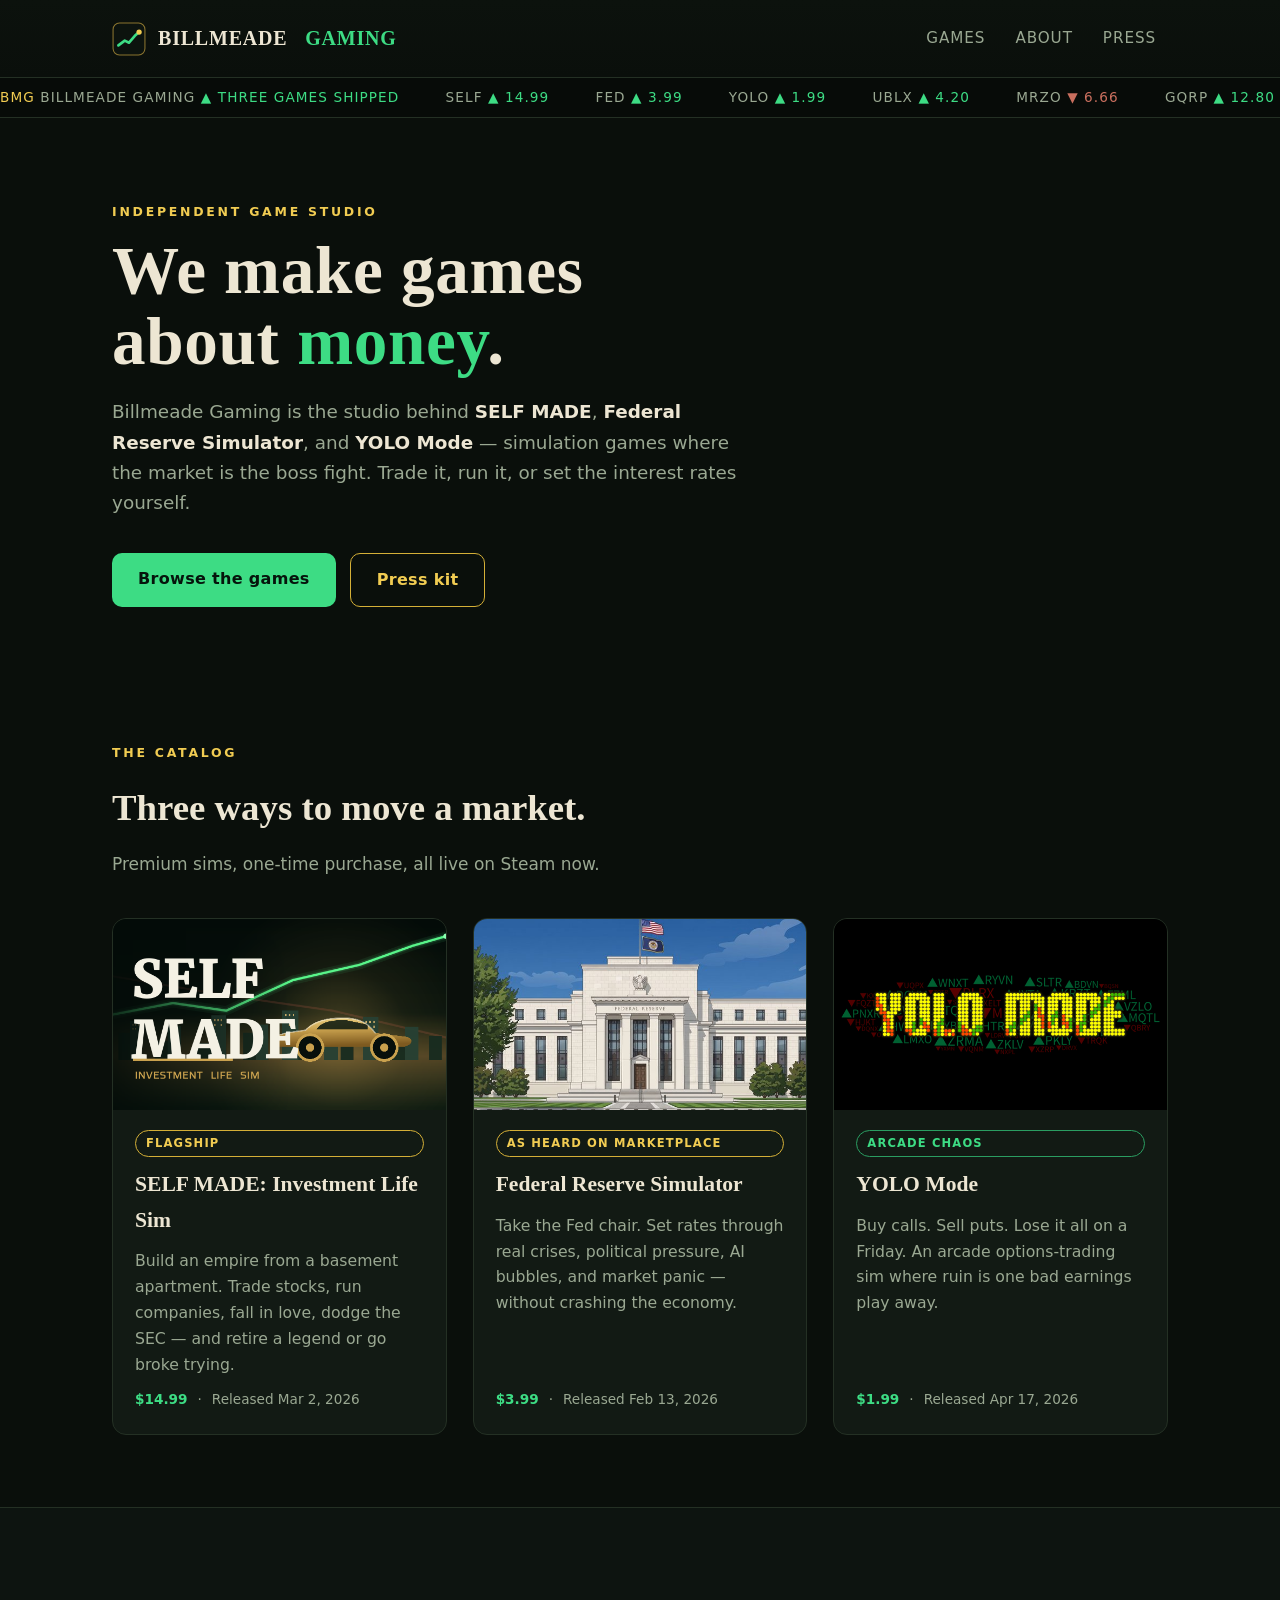
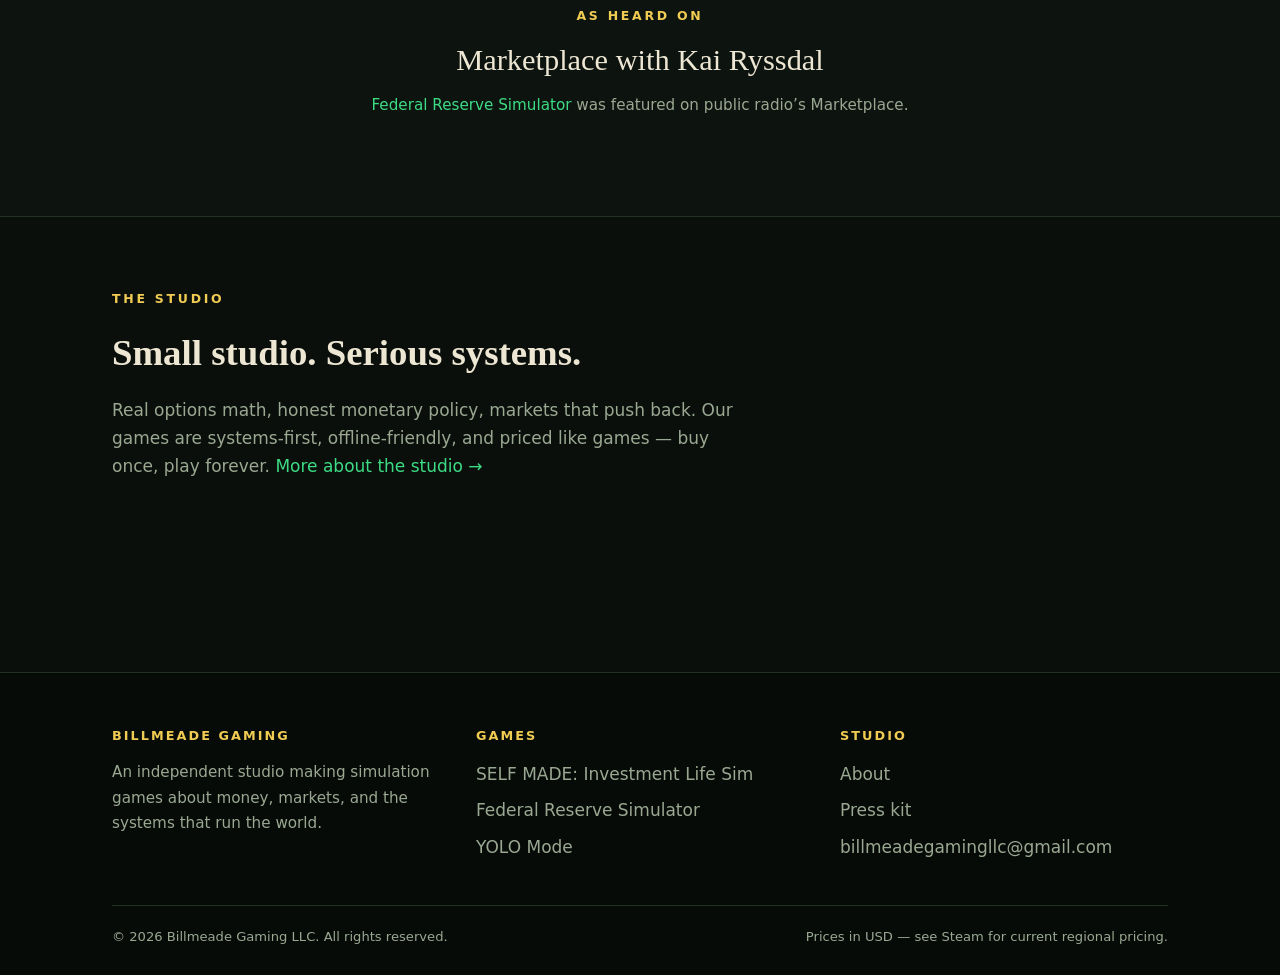
==== index.html @ c6cb040b "Billmeade Gaming studio site — initial build Static HTML/CSS, no build step. Home, three game pages," ====
<!doctype html>
<html lang="en">
<head>
  <meta charset="utf-8">
  <meta name="viewport" content="width=device-width, initial-scale=1">
  <title>Billmeade Gaming — Simulation games about money, markets &amp; mayhem</title>
  <meta name="description" content="Billmeade Gaming is the independent studio behind SELF MADE: Investment Life Sim, Federal Reserve Simulator, and YOLO Mode — premium simulation games about markets, monetary policy, and glorious financial ruin.">
  <link rel="canonical" href="https://billmeadegaming.com/">
  <link rel="icon" href="/favicon.svg" type="image/svg+xml">
  <link rel="icon" href="/favicon.ico" sizes="48x48">
  <link rel="apple-touch-icon" href="/apple-touch-icon.png">
  <meta name="theme-color" content="#0a0f0b">
  <meta property="og:type" content="website">
  <meta property="og:site_name" content="Billmeade Gaming">
  <meta property="og:title" content="Billmeade Gaming — Simulation games about money, markets &amp; mayhem">
  <meta property="og:description" content="Independent studio behind SELF MADE, Federal Reserve Simulator, and YOLO Mode.">
  <meta property="og:image" content="https://billmeadegaming.com/assets/img/brand/og-home.png">
  <meta property="og:url" content="https://billmeadegaming.com/">
  <meta name="twitter:card" content="summary_large_image">
  <link rel="stylesheet" href="/assets/css/site.css">
  <script type="application/ld+json">
  {
    "@context": "https://schema.org",
    "@type": "Organization",
    "name": "Billmeade Gaming LLC",
    "url": "https://billmeadegaming.com/",
    "logo": "https://billmeadegaming.com/assets/img/brand/icon-512.png",
    "email": "billmeadegamingllc@gmail.com",
    "description": "Independent game studio making simulation games about money, markets, and economic systems."
  }
  </script>
</head>
<body>

<header class="site-head">
  <div class="wrap">
    <a class="brand" href="/">
      <svg class="mark" viewBox="0 0 64 64" aria-hidden="true"><rect x="2" y="2" width="60" height="60" rx="12" fill="#0c130e" stroke="#8a742f" stroke-width="2"/><polyline points="12,44 24,35 32,39 43,26 51,19" fill="none" stroke="#3ddc84" stroke-width="5" stroke-linecap="round" stroke-linejoin="round"/><circle cx="51" cy="19" r="5" fill="#f1cc52"/></svg>
      BILLMEADE&nbsp;<span class="accent">GAMING</span>
    </a>
    <nav class="site-nav" aria-label="Main">
      <a href="/games/">Games</a>
      <a href="/about/">About</a>
      <a href="/press/">Press</a>
    </nav>
  </div>
</header>

<div class="ticker" aria-hidden="true">
  <div class="ticker-track">
    <span><span class="gold">BMG</span> BILLMEADE GAMING <span class="up">▲ THREE GAMES SHIPPED</span></span>
    <span>SELF <span class="up">▲ 14.99</span></span>
    <span>FED <span class="up">▲ 3.99</span></span>
    <span>YOLO <span class="up">▲ 1.99</span></span>
    <span>UBLX <span class="up">▲ 4.20</span></span>
    <span>MRZO <span class="down">▼ 6.66</span></span>
    <span>GQRP <span class="up">▲ 12.80</span></span>
    <span>PNXR <span class="down">▼ 0.99</span></span>
    <span>MQTL <span class="up">▲ 7.31</span></span>
    <span>SLTR <span class="up">▲ 2.05</span></span>
    <span>KRZT <span class="down">▼ 1.44</span></span>
    <span>VZLO <span class="up">▲ 9.10</span></span>
    <span><span class="gold">BMG</span> BILLMEADE GAMING <span class="up">▲ THREE GAMES SHIPPED</span></span>
    <span>SELF <span class="up">▲ 14.99</span></span>
    <span>FED <span class="up">▲ 3.99</span></span>
    <span>YOLO <span class="up">▲ 1.99</span></span>
    <span>UBLX <span class="up">▲ 4.20</span></span>
    <span>MRZO <span class="down">▼ 6.66</span></span>
    <span>GQRP <span class="up">▲ 12.80</span></span>
    <span>PNXR <span class="down">▼ 0.99</span></span>
    <span>MQTL <span class="up">▲ 7.31</span></span>
    <span>SLTR <span class="up">▲ 2.05</span></span>
    <span>KRZT <span class="down">▼ 1.44</span></span>
    <span>VZLO <span class="up">▲ 9.10</span></span>
  </div>
</div>

<main>
  <section class="hero">
    <div class="wrap">
      <p class="eyebrow">Independent game studio</p>
      <h1>We make games<br>about <em>money</em>.</h1>
      <p class="lede">Billmeade Gaming is the studio behind <strong>SELF MADE</strong>, <strong>Federal Reserve Simulator</strong>, and <strong>YOLO&nbsp;Mode</strong> — simulation games where the market is the boss fight. Trade it, run it, or set the interest rates yourself.</p>
      <div class="btn-row">
        <a class="btn btn-primary" href="#games">Browse the games</a>
        <a class="btn btn-ghost" href="/press/">Press kit</a>
      </div>
    </div>
  </section>

  <section class="section" id="games">
    <div class="wrap">
      <p class="eyebrow">The catalog</p>
      <h2>Three ways to move a market.</h2>
      <p class="sub">Premium sims, one-time purchase, all live on Steam now.</p>
      <div class="games-grid">

        <a class="game-card" href="/games/self-made/">
          <img src="/assets/img/self-made/capsule-616x353.png" alt="SELF MADE: Investment Life Sim key art — a gold car in front of a rising stock chart" loading="lazy">
          <div class="body">
            <span class="badge">Flagship</span>
            <h3>SELF MADE: Investment Life Sim</h3>
            <p>Build an empire from a basement apartment. Trade stocks, run companies, fall in love, dodge the SEC — and retire a legend or go broke trying.</p>
            <div class="meta"><span class="price">$14.99</span><span>·</span><span>Released Mar 2, 2026</span></div>
          </div>
        </a>

        <a class="game-card" href="/games/federal-reserve-simulator/">
          <img src="/assets/img/federal-reserve-simulator/capsule-616x353.jpg" alt="Federal Reserve Simulator key art — the Federal Reserve building" loading="lazy">
          <div class="body">
            <span class="badge">As heard on Marketplace</span>
            <h3>Federal Reserve Simulator</h3>
            <p>Take the Fed chair. Set rates through real crises, political pressure, AI bubbles, and market panic — without crashing the economy.</p>
            <div class="meta"><span class="price">$3.99</span><span>·</span><span>Released Feb 13, 2026</span></div>
          </div>
        </a>

        <a class="game-card" href="/games/yolo-mode/">
          <img src="/assets/img/yolo-mode/capsule-616x353.png" alt="YOLO Mode key art — the title in stock-ticker LED lights" loading="lazy">
          <div class="body">
            <span class="badge green">Arcade chaos</span>
            <h3>YOLO Mode</h3>
            <p>Buy calls. Sell puts. Lose it all on a Friday. An arcade options-trading sim where ruin is one bad earnings play away.</p>
            <div class="meta"><span class="price">$1.99</span><span>·</span><span>Released Apr 17, 2026</span></div>
          </div>
        </a>

      </div>
    </div>
  </section>

  <section class="section alt">
    <div class="wrap press-quote">
      <p class="eyebrow">As heard on</p>
      <p class="name">Marketplace with Kai Ryssdal</p>
      <p class="ctx"><a href="/games/federal-reserve-simulator/">Federal Reserve Simulator</a> was featured on public radio&rsquo;s Marketplace.</p>
    </div>
  </section>

  <section class="section">
    <div class="wrap">
      <p class="eyebrow">The studio</p>
      <h2>Small studio. Serious systems.</h2>
      <p class="sub">Real options math, honest monetary policy, markets that push back. Our games are systems-first, offline-friendly, and priced like games — buy once, play forever. <a href="/about/">More about the studio →</a></p>
    </div>
  </section>
</main>

<footer class="site-foot">
  <div class="wrap">
    <div class="cols">
      <div>
        <h4>Billmeade Gaming</h4>
        <p class="blurb">An independent studio making simulation games about money, markets, and the systems that run the world.</p>
      </div>
      <div>
        <h4>Games</h4>
        <ul>
          <li><a href="/games/self-made/">SELF MADE: Investment Life Sim</a></li>
          <li><a href="/games/federal-reserve-simulator/">Federal Reserve Simulator</a></li>
          <li><a href="/games/yolo-mode/">YOLO Mode</a></li>
        </ul>
      </div>
      <div>
        <h4>Studio</h4>
        <ul>
          <li><a href="/about/">About</a></li>
          <li><a href="/press/">Press kit</a></li>
          <li><a href="mailto:billmeadegamingllc@gmail.com">billmeadegamingllc@gmail.com</a></li>
        </ul>
      </div>
    </div>
    <div class="foot-bottom">
      <span>© 2026 Billmeade Gaming LLC. All rights reserved.</span>
      <span>Prices in USD — see Steam for current regional pricing.</span>
    </div>
  </div>
</footer>

</body>
</html>
---- assets/css/site.css ----
/* ==========================================================================
   Billmeade Gaming — site stylesheet
   Palette drawn from the game art: near-black green, market green, gold, cream
   ========================================================================== */

:root {
  --bg: #0a0f0b;
  --bg-2: #0d1410;
  --panel: #121a14;
  --panel-2: #16211a;
  --line: #243024;
  --ink: #ede6d3;
  --muted: #9aa892;
  --green: #3ddc84;
  --green-soft: #2a9d61;
  --gold: #d4af37;
  --gold-bright: #f1cc52;
  --red: #c96f5e;
  --serif: Georgia, 'Times New Roman', Times, serif;
  --sans: system-ui, -apple-system, "Segoe UI", Roboto, Helvetica, Arial, sans-serif;
  --maxw: 1100px;
  --radius: 14px;
}

* { box-sizing: border-box; }

html { scroll-behavior: smooth; }

body {
  margin: 0;
  background: var(--bg);
  color: var(--ink);
  font-family: var(--sans);
  font-size: 17px;
  line-height: 1.65;
  -webkit-font-smoothing: antialiased;
}

img { max-width: 100%; height: auto; display: block; }

a { color: var(--green); text-decoration: none; }
a:hover { color: var(--gold-bright); }
a:focus-visible, button:focus-visible {
  outline: 2px solid var(--gold-bright);
  outline-offset: 3px;
  border-radius: 4px;
}

.wrap { max-width: var(--maxw); margin: 0 auto; padding: 0 22px; }

/* --------------------------------------------------------------- header */
.site-head {
  border-bottom: 1px solid var(--line);
  background: linear-gradient(180deg, #0c120d, var(--bg));
}
.site-head .wrap {
  display: flex; align-items: center; justify-content: space-between;
  gap: 18px; flex-wrap: wrap; padding-top: 18px; padding-bottom: 18px;
}
.brand {
  display: flex; align-items: center; gap: 12px;
  color: var(--ink); font-family: var(--serif); font-weight: 700;
  font-size: 1.25rem; letter-spacing: 0.04em;
}
.brand:hover { color: var(--ink); }
.brand .mark { width: 34px; height: 34px; flex: none; }
.brand .accent { color: var(--green); }
.site-nav { display: flex; gap: 6px; flex-wrap: wrap; }
.site-nav a {
  color: var(--muted); font-size: 0.95rem; letter-spacing: 0.06em;
  text-transform: uppercase; padding: 8px 12px; border-radius: 8px;
}
.site-nav a:hover { color: var(--ink); background: var(--panel); }
.site-nav a[aria-current="page"] { color: var(--gold-bright); }

/* --------------------------------------------------------------- ticker */
.ticker {
  border-bottom: 1px solid var(--line);
  background: #070b08;
  overflow: hidden;
  white-space: nowrap;
  font-variant-numeric: tabular-nums;
  font-size: 0.85rem;
  letter-spacing: 0.08em;
  padding: 8px 0;
  color: var(--muted);
}
.ticker-track { display: inline-block; animation: ticker 55s linear infinite; }
.ticker-track > span { margin-right: 3em; }
.up { color: var(--green); }
.down { color: var(--red); }
.gold { color: var(--gold-bright); }
@keyframes ticker {
  from { transform: translateX(0); }
  to   { transform: translateX(-50%); }
}
@media (prefers-reduced-motion: reduce) {
  .ticker-track { animation: none; }
  html { scroll-behavior: auto; }
  .game-card, .btn { transition: none !important; }
}

/* ----------------------------------------------------------------- hero */
.hero { padding: 84px 0 64px; position: relative; }
.hero h1 {
  font-family: var(--serif); font-size: clamp(2.4rem, 6vw, 4.2rem);
  line-height: 1.05; margin: 0 0 20px; letter-spacing: 0.01em;
}
.hero h1 em { font-style: normal; color: var(--green); }
.hero .lede { max-width: 640px; color: var(--muted); font-size: 1.15rem; margin: 0 0 34px; }
.hero .lede strong { color: var(--ink); font-weight: 600; }

.eyebrow {
  color: var(--gold-bright); text-transform: uppercase; letter-spacing: 0.22em;
  font-size: 0.78rem; font-weight: 700; margin: 0 0 14px;
}

/* -------------------------------------------------------------- buttons */
.btn {
  display: inline-block; padding: 13px 26px; border-radius: 10px;
  font-weight: 700; font-size: 1rem; letter-spacing: 0.02em;
  transition: transform 0.15s ease, box-shadow 0.15s ease;
}
.btn-primary { background: var(--green); color: #06140c; }
.btn-primary:hover {
  color: #06140c; transform: translateY(-2px);
  box-shadow: 0 6px 24px rgba(61, 220, 132, 0.25);
}
.btn-ghost { border: 1px solid var(--gold); color: var(--gold-bright); }
.btn-ghost:hover { border-color: var(--gold-bright); transform: translateY(-2px); }
.btn-row { display: flex; gap: 14px; flex-wrap: wrap; }

/* ------------------------------------------------------------- sections */
.section { padding: 72px 0; }
.section.alt { background: var(--bg-2); border-block: 1px solid var(--line); }
.section h2 {
  font-family: var(--serif); font-size: clamp(1.7rem, 3.5vw, 2.3rem);
  margin: 0 0 12px;
}
.section .sub { color: var(--muted); max-width: 640px; margin: 0 0 40px; }

/* ------------------------------------------------------------ game grid */
.games-grid {
  display: grid; gap: 26px;
  grid-template-columns: repeat(auto-fit, minmax(290px, 1fr));
}
.game-card {
  display: flex; flex-direction: column;
  background: var(--panel); border: 1px solid var(--line);
  border-radius: var(--radius); overflow: hidden; color: var(--ink);
  transition: transform 0.18s ease, border-color 0.18s ease, box-shadow 0.18s ease;
}
.game-card:hover {
  transform: translateY(-5px); border-color: var(--green-soft);
  box-shadow: 0 14px 40px rgba(0, 0, 0, 0.45); color: var(--ink);
}
.game-card img { aspect-ratio: 616 / 353; object-fit: cover; width: 100%; }
.game-card .body { padding: 20px 22px 24px; display: flex; flex-direction: column; gap: 10px; flex: 1; }
.game-card h3 { font-family: var(--serif); font-size: 1.35rem; margin: 0; }
.game-card p { margin: 0; color: var(--muted); font-size: 0.98rem; flex: 1; }
.meta { display: flex; gap: 10px; flex-wrap: wrap; align-items: center; font-size: 0.85rem; color: var(--muted); }
.meta .price { color: var(--green); font-weight: 700; }
.badge {
  display: inline-block; padding: 3px 10px; border: 1px solid var(--gold);
  color: var(--gold-bright); border-radius: 999px; font-size: 0.72rem;
  letter-spacing: 0.1em; text-transform: uppercase; font-weight: 700;
}
.badge.green { border-color: var(--green-soft); color: var(--green); }

/* ------------------------------------------------------------ press bar */
.press-quote { text-align: center; padding: 26px 0; }
.press-quote .eyebrow { margin-bottom: 8px; }
.press-quote .name {
  font-family: var(--serif); font-size: clamp(1.4rem, 3vw, 1.9rem); margin: 0;
}
.press-quote .ctx { color: var(--muted); margin: 8px 0 0; font-size: 0.95rem; }

/* ------------------------------------------------------------ game page */
.game-hero { padding: 64px 0 24px; }
.game-hero .grid {
  display: grid; gap: 44px; align-items: start;
  grid-template-columns: minmax(0, 1.15fr) minmax(0, 0.85fr);
}
@media (max-width: 820px) { .game-hero .grid { grid-template-columns: 1fr; } }
.game-hero h1 { font-family: var(--serif); font-size: clamp(2rem, 5vw, 3rem); line-height: 1.08; margin: 0 0 16px; }
.game-hero .tagline { color: var(--muted); font-size: 1.12rem; margin: 0 0 28px; max-width: 560px; }
.game-hero .art { border: 1px solid var(--line); border-radius: var(--radius); overflow: hidden; }

.facts {
  margin: 34px 0 0; padding: 0; list-style: none;
  display: grid; grid-template-columns: repeat(2, 1fr);
  gap: 1px; background: var(--line); border: 1px solid var(--line);
  border-radius: 12px; overflow: hidden; font-size: 0.92rem;
}
@media (min-width: 700px) { .facts { grid-template-columns: repeat(4, 1fr); } }
.facts li { background: var(--panel); padding: 12px 16px; }
.facts .k { display: block; color: var(--muted); font-size: 0.72rem; text-transform: uppercase; letter-spacing: 0.14em; }
.facts .v { font-weight: 600; }
.facts .v a { color: var(--green); }

.features { list-style: none; padding: 0; margin: 0; max-width: 760px; }
.features li { padding: 10px 0 10px 32px; position: relative; border-bottom: 1px solid var(--line); }
.features li:last-child { border-bottom: none; }
.features li::before { content: "▲"; position: absolute; left: 4px; color: var(--green); font-size: 0.8rem; top: 14px; }

.notice {
  border: 1px solid var(--line); border-left: 3px solid var(--gold);
  border-radius: 10px; padding: 16px 20px; color: var(--muted);
  font-size: 0.95rem; margin: 40px 0 0;
}
.notice a { color: var(--gold-bright); }

/* ---------------------------------------------------------------- prose */
.prose { max-width: 720px; }
.prose h1 { font-family: var(--serif); font-size: clamp(1.9rem, 4vw, 2.6rem); margin: 0 0 8px; }
.prose h2 { font-family: var(--serif); color: var(--gold-bright); font-size: 1.35rem; margin: 40px 0 10px; }
.prose p, .prose li { color: #c9c4b4; }
.prose .date { color: var(--muted); font-size: 0.9rem; }

/* ---------------------------------------------------------------- press */
.fact-table { width: 100%; border-collapse: collapse; font-size: 0.95rem; }
.fact-table th, .fact-table td { text-align: left; padding: 12px 14px; border-bottom: 1px solid var(--line); vertical-align: top; }
.fact-table th { color: var(--gold-bright); text-transform: uppercase; font-size: 0.75rem; letter-spacing: 0.12em; }
.table-scroll { overflow-x: auto; }
.asset-grid { display: grid; gap: 20px; grid-template-columns: repeat(auto-fill, minmax(220px, 1fr)); }
.asset-grid figure { margin: 0; background: var(--panel); border: 1px solid var(--line); border-radius: 10px; padding: 14px; }
.asset-grid figcaption { font-size: 0.82rem; color: var(--muted); margin-top: 10px; }
.asset-grid img { border-radius: 6px; background: #fff2; }

/* --------------------------------------------------------------- footer */
.site-foot { border-top: 1px solid var(--line); background: #070b08; margin-top: 80px; }
.site-foot .cols {
  display: grid; gap: 36px; grid-template-columns: repeat(auto-fit, minmax(220px, 1fr));
  padding: 52px 0 36px;
}
.site-foot h4 { font-size: 0.8rem; text-transform: uppercase; letter-spacing: 0.16em; color: var(--gold-bright); margin: 0 0 14px; }
.site-foot ul { list-style: none; margin: 0; padding: 0; }
.site-foot li { margin: 8px 0; }
.site-foot a { color: var(--muted); }
.site-foot a:hover { color: var(--ink); }
.site-foot .blurb { color: var(--muted); font-size: 0.95rem; margin: 0; }
.foot-bottom {
  border-top: 1px solid var(--line); padding: 20px 0 28px;
  font-size: 0.82rem; color: var(--muted);
  display: flex; gap: 16px; flex-wrap: wrap; justify-content: space-between;
}

/* ------------------------------------------------------------------ 404 */
.err { text-align: center; padding: 120px 0; }
.err .code { font-family: var(--serif); font-size: 6rem; color: var(--red); margin: 0; line-height: 1; }
.err p { color: var(--muted); }
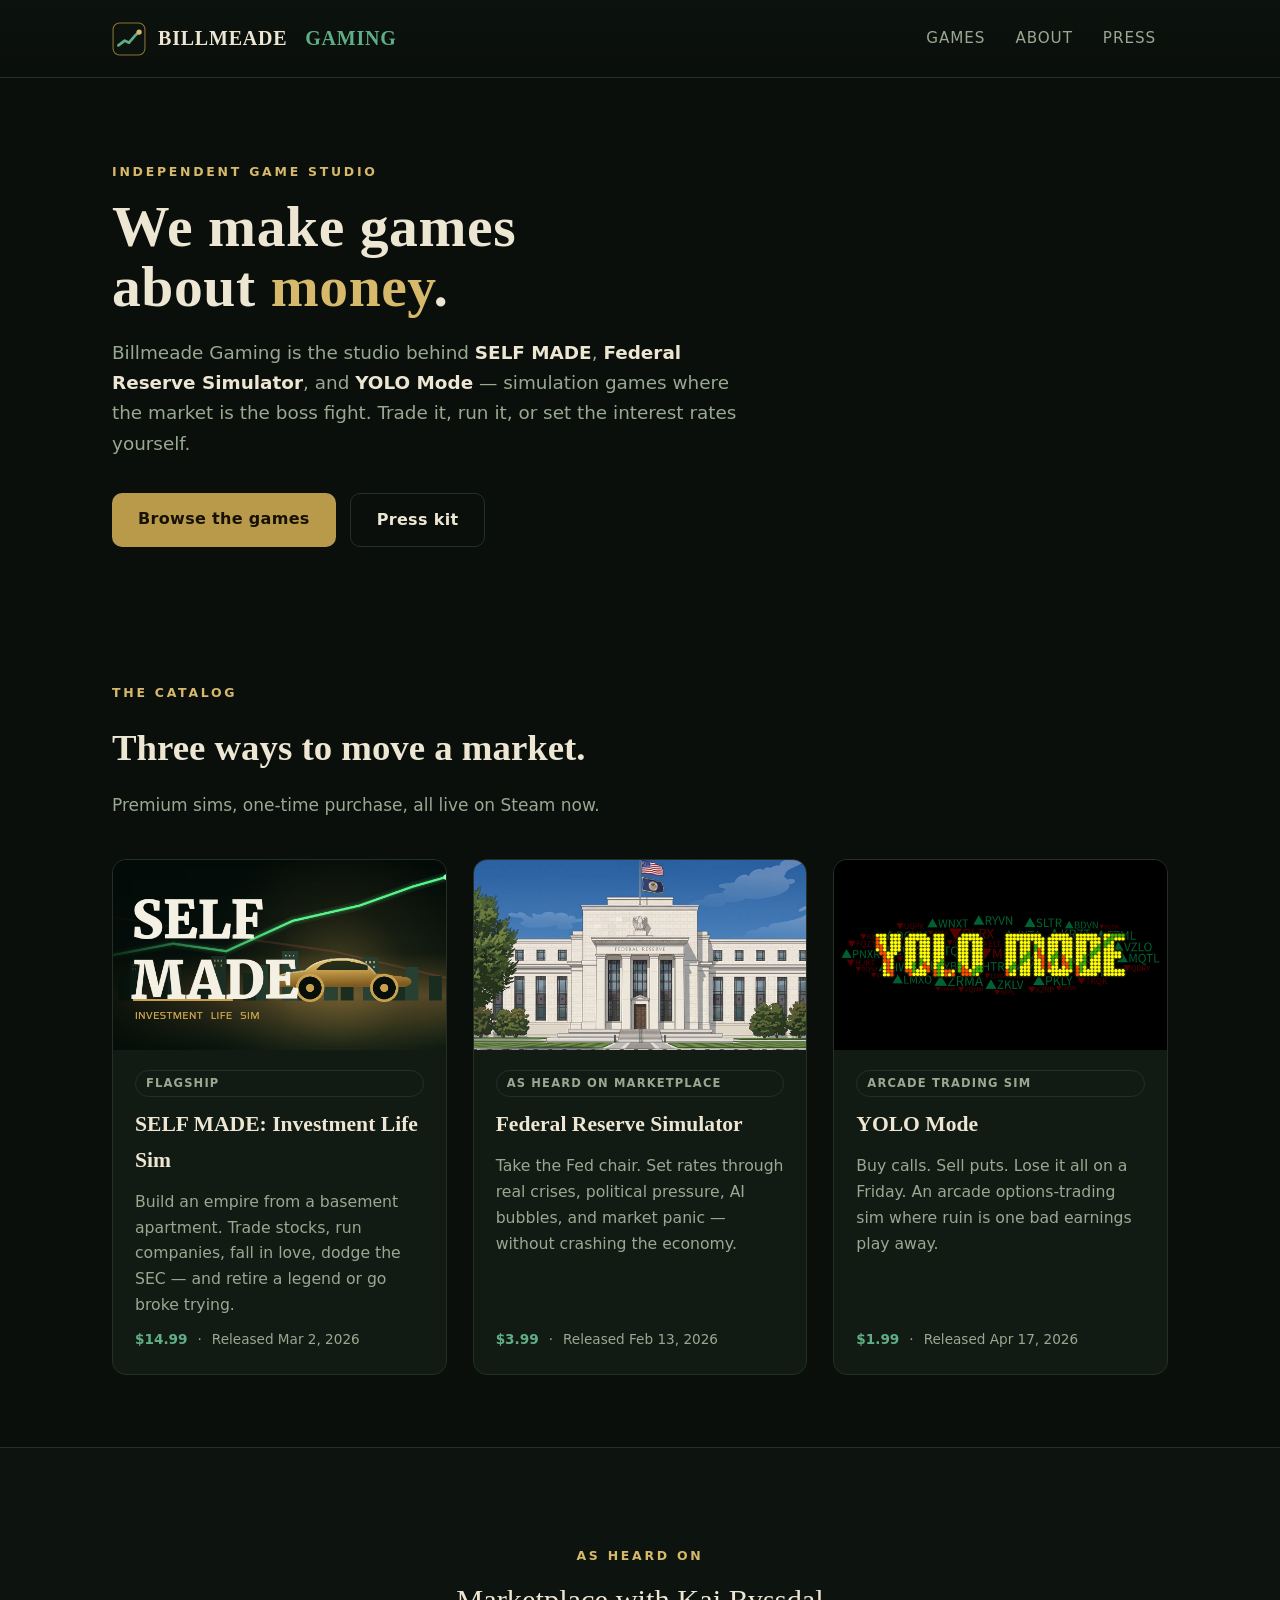
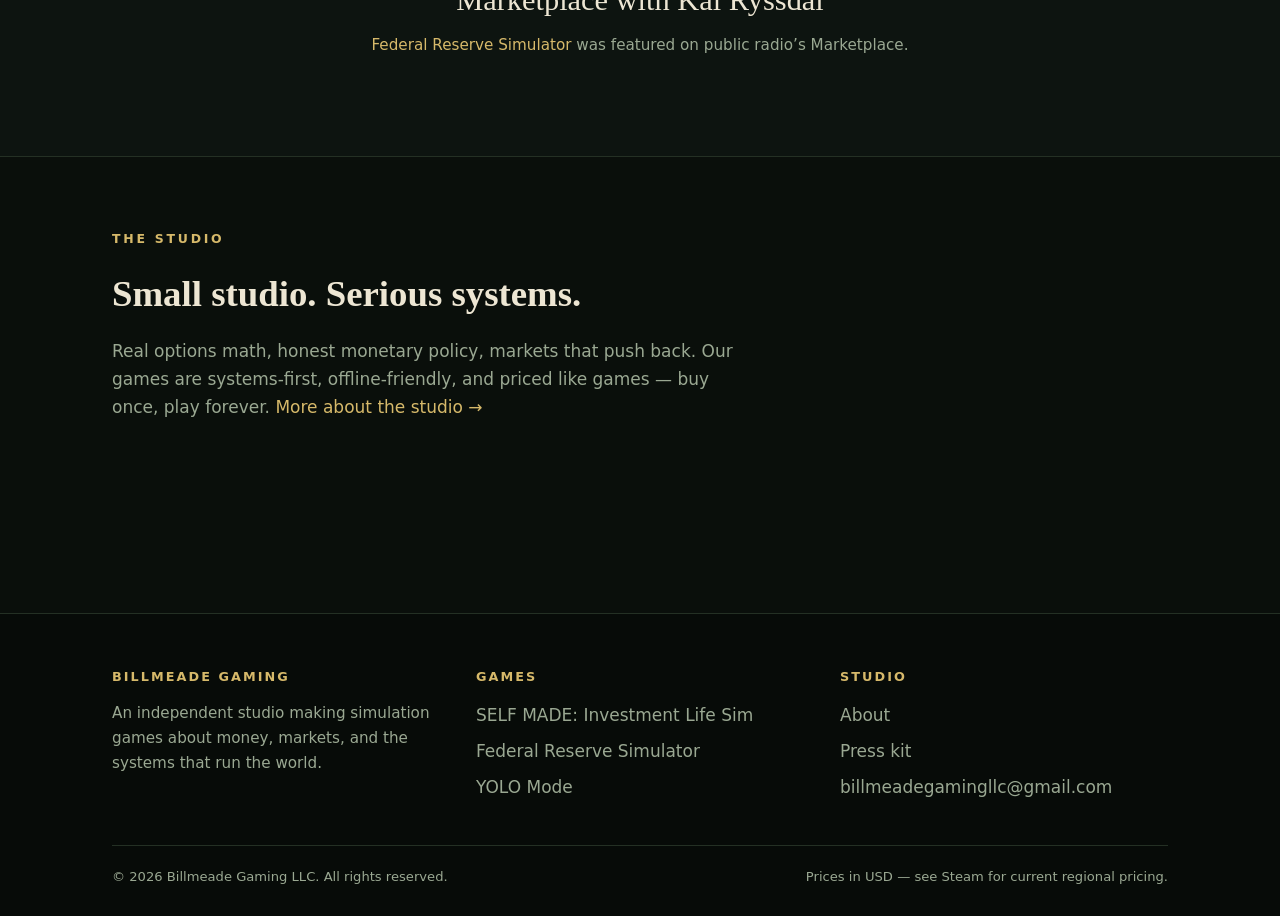
==== commit e71204e7: "Tone the design down: quieter, more institutional Remove the animated ticker bar, shift the accent f" ====
--- a/index.html
+++ b/index.html
@@ -35,7 +35,7 @@
 <header class="site-head">
   <div class="wrap">
     <a class="brand" href="/">
-      <svg class="mark" viewBox="0 0 64 64" aria-hidden="true"><rect x="2" y="2" width="60" height="60" rx="12" fill="#0c130e" stroke="#8a742f" stroke-width="2"/><polyline points="12,44 24,35 32,39 43,26 51,19" fill="none" stroke="#3ddc84" stroke-width="5" stroke-linecap="round" stroke-linejoin="round"/><circle cx="51" cy="19" r="5" fill="#f1cc52"/></svg>
+      <svg class="mark" viewBox="0 0 64 64" aria-hidden="true"><rect x="2" y="2" width="60" height="60" rx="12" fill="#0c130e" stroke="#8a742f" stroke-width="2"/><polyline points="12,44 24,35 32,39 43,26 51,19" fill="none" stroke="#5fae86" stroke-width="5" stroke-linecap="round" stroke-linejoin="round"/><circle cx="51" cy="19" r="5" fill="#d6b96a"/></svg>
       BILLMEADE&nbsp;<span class="accent">GAMING</span>
     </a>
     <nav class="site-nav" aria-label="Main">
@@ -45,35 +45,6 @@
     </nav>
   </div>
 </header>
-
-<div class="ticker" aria-hidden="true">
-  <div class="ticker-track">
-    <span><span class="gold">BMG</span> BILLMEADE GAMING <span class="up">▲ THREE GAMES SHIPPED</span></span>
-    <span>SELF <span class="up">▲ 14.99</span></span>
-    <span>FED <span class="up">▲ 3.99</span></span>
-    <span>YOLO <span class="up">▲ 1.99</span></span>
-    <span>UBLX <span class="up">▲ 4.20</span></span>
-    <span>MRZO <span class="down">▼ 6.66</span></span>
-    <span>GQRP <span class="up">▲ 12.80</span></span>
-    <span>PNXR <span class="down">▼ 0.99</span></span>
-    <span>MQTL <span class="up">▲ 7.31</span></span>
-    <span>SLTR <span class="up">▲ 2.05</span></span>
-    <span>KRZT <span class="down">▼ 1.44</span></span>
-    <span>VZLO <span class="up">▲ 9.10</span></span>
-    <span><span class="gold">BMG</span> BILLMEADE GAMING <span class="up">▲ THREE GAMES SHIPPED</span></span>
-    <span>SELF <span class="up">▲ 14.99</span></span>
-    <span>FED <span class="up">▲ 3.99</span></span>
-    <span>YOLO <span class="up">▲ 1.99</span></span>
-    <span>UBLX <span class="up">▲ 4.20</span></span>
-    <span>MRZO <span class="down">▼ 6.66</span></span>
-    <span>GQRP <span class="up">▲ 12.80</span></span>
-    <span>PNXR <span class="down">▼ 0.99</span></span>
-    <span>MQTL <span class="up">▲ 7.31</span></span>
-    <span>SLTR <span class="up">▲ 2.05</span></span>
-    <span>KRZT <span class="down">▼ 1.44</span></span>
-    <span>VZLO <span class="up">▲ 9.10</span></span>
-  </div>
-</div>
 
 <main>
   <section class="hero">
@@ -118,7 +89,7 @@
         <a class="game-card" href="/games/yolo-mode/">
           <img src="/assets/img/yolo-mode/capsule-616x353.png" alt="YOLO Mode key art — the title in stock-ticker LED lights" loading="lazy">
           <div class="body">
-            <span class="badge green">Arcade chaos</span>
+            <span class="badge">Arcade trading sim</span>
             <h3>YOLO Mode</h3>
             <p>Buy calls. Sell puts. Lose it all on a Friday. An arcade options-trading sim where ruin is one bad earnings play away.</p>
             <div class="meta"><span class="price">$1.99</span><span>·</span><span>Released Apr 17, 2026</span></div>
--- a/assets/css/site.css
+++ b/assets/css/site.css
@@ -11,10 +11,10 @@
   --line: #243024;
   --ink: #ede6d3;
   --muted: #9aa892;
-  --green: #3ddc84;
-  --green-soft: #2a9d61;
-  --gold: #d4af37;
-  --gold-bright: #f1cc52;
+  --green: #5fae86;
+  --green-soft: #3d7a5c;
+  --gold: #b99a4a;
+  --gold-bright: #d6b96a;
   --red: #c96f5e;
   --serif: Georgia, 'Times New Roman', Times, serif;
   --sans: system-ui, -apple-system, "Segoe UI", Roboto, Helvetica, Arial, sans-serif;
@@ -38,8 +38,8 @@
 
 img { max-width: 100%; height: auto; display: block; }
 
-a { color: var(--green); text-decoration: none; }
-a:hover { color: var(--gold-bright); }
+a { color: var(--gold-bright); text-decoration: none; }
+a:hover { color: var(--ink); }
 a:focus-visible, button:focus-visible {
   outline: 2px solid var(--gold-bright);
   outline-offset: 3px;
@@ -73,40 +73,13 @@
 .site-nav a:hover { color: var(--ink); background: var(--panel); }
 .site-nav a[aria-current="page"] { color: var(--gold-bright); }
 
-/* --------------------------------------------------------------- ticker */
-.ticker {
-  border-bottom: 1px solid var(--line);
-  background: #070b08;
-  overflow: hidden;
-  white-space: nowrap;
-  font-variant-numeric: tabular-nums;
-  font-size: 0.85rem;
-  letter-spacing: 0.08em;
-  padding: 8px 0;
-  color: var(--muted);
-}
-.ticker-track { display: inline-block; animation: ticker 55s linear infinite; }
-.ticker-track > span { margin-right: 3em; }
-.up { color: var(--green); }
-.down { color: var(--red); }
-.gold { color: var(--gold-bright); }
-@keyframes ticker {
-  from { transform: translateX(0); }
-  to   { transform: translateX(-50%); }
-}
-@media (prefers-reduced-motion: reduce) {
-  .ticker-track { animation: none; }
-  html { scroll-behavior: auto; }
-  .game-card, .btn { transition: none !important; }
-}
-
 /* ----------------------------------------------------------------- hero */
 .hero { padding: 84px 0 64px; position: relative; }
 .hero h1 {
-  font-family: var(--serif); font-size: clamp(2.4rem, 6vw, 4.2rem);
+  font-family: var(--serif); font-size: clamp(2.2rem, 5vw, 3.6rem);
   line-height: 1.05; margin: 0 0 20px; letter-spacing: 0.01em;
 }
-.hero h1 em { font-style: normal; color: var(--green); }
+.hero h1 em { font-style: normal; color: var(--gold-bright); }
 .hero .lede { max-width: 640px; color: var(--muted); font-size: 1.15rem; margin: 0 0 34px; }
 .hero .lede strong { color: var(--ink); font-weight: 600; }
 
@@ -121,13 +94,10 @@
   font-weight: 700; font-size: 1rem; letter-spacing: 0.02em;
   transition: transform 0.15s ease, box-shadow 0.15s ease;
 }
-.btn-primary { background: var(--green); color: #06140c; }
-.btn-primary:hover {
-  color: #06140c; transform: translateY(-2px);
-  box-shadow: 0 6px 24px rgba(61, 220, 132, 0.25);
-}
-.btn-ghost { border: 1px solid var(--gold); color: var(--gold-bright); }
-.btn-ghost:hover { border-color: var(--gold-bright); transform: translateY(-2px); }
+.btn-primary { background: var(--gold); color: #171204; }
+.btn-primary:hover { color: #171204; background: var(--gold-bright); transform: translateY(-1px); }
+.btn-ghost { border: 1px solid var(--line); color: var(--ink); }
+.btn-ghost:hover { border-color: var(--muted); transform: translateY(-1px); }
 .btn-row { display: flex; gap: 14px; flex-wrap: wrap; }
 
 /* ------------------------------------------------------------- sections */
@@ -151,8 +121,8 @@
   transition: transform 0.18s ease, border-color 0.18s ease, box-shadow 0.18s ease;
 }
 .game-card:hover {
-  transform: translateY(-5px); border-color: var(--green-soft);
-  box-shadow: 0 14px 40px rgba(0, 0, 0, 0.45); color: var(--ink);
+  transform: translateY(-3px); border-color: #3d4436;
+  box-shadow: 0 10px 28px rgba(0, 0, 0, 0.35); color: var(--ink);
 }
 .game-card img { aspect-ratio: 616 / 353; object-fit: cover; width: 100%; }
 .game-card .body { padding: 20px 22px 24px; display: flex; flex-direction: column; gap: 10px; flex: 1; }
@@ -161,11 +131,11 @@
 .meta { display: flex; gap: 10px; flex-wrap: wrap; align-items: center; font-size: 0.85rem; color: var(--muted); }
 .meta .price { color: var(--green); font-weight: 700; }
 .badge {
-  display: inline-block; padding: 3px 10px; border: 1px solid var(--gold);
-  color: var(--gold-bright); border-radius: 999px; font-size: 0.72rem;
-  letter-spacing: 0.1em; text-transform: uppercase; font-weight: 700;
-}
-.badge.green { border-color: var(--green-soft); color: var(--green); }
+  display: inline-block; padding: 3px 10px; border: 1px solid var(--line);
+  color: var(--muted); border-radius: 999px; font-size: 0.72rem;
+  letter-spacing: 0.1em; text-transform: uppercase; font-weight: 600;
+}
+.badge.green { border-color: var(--line); color: var(--muted); }
 
 /* ------------------------------------------------------------ press bar */
 .press-quote { text-align: center; padding: 26px 0; }
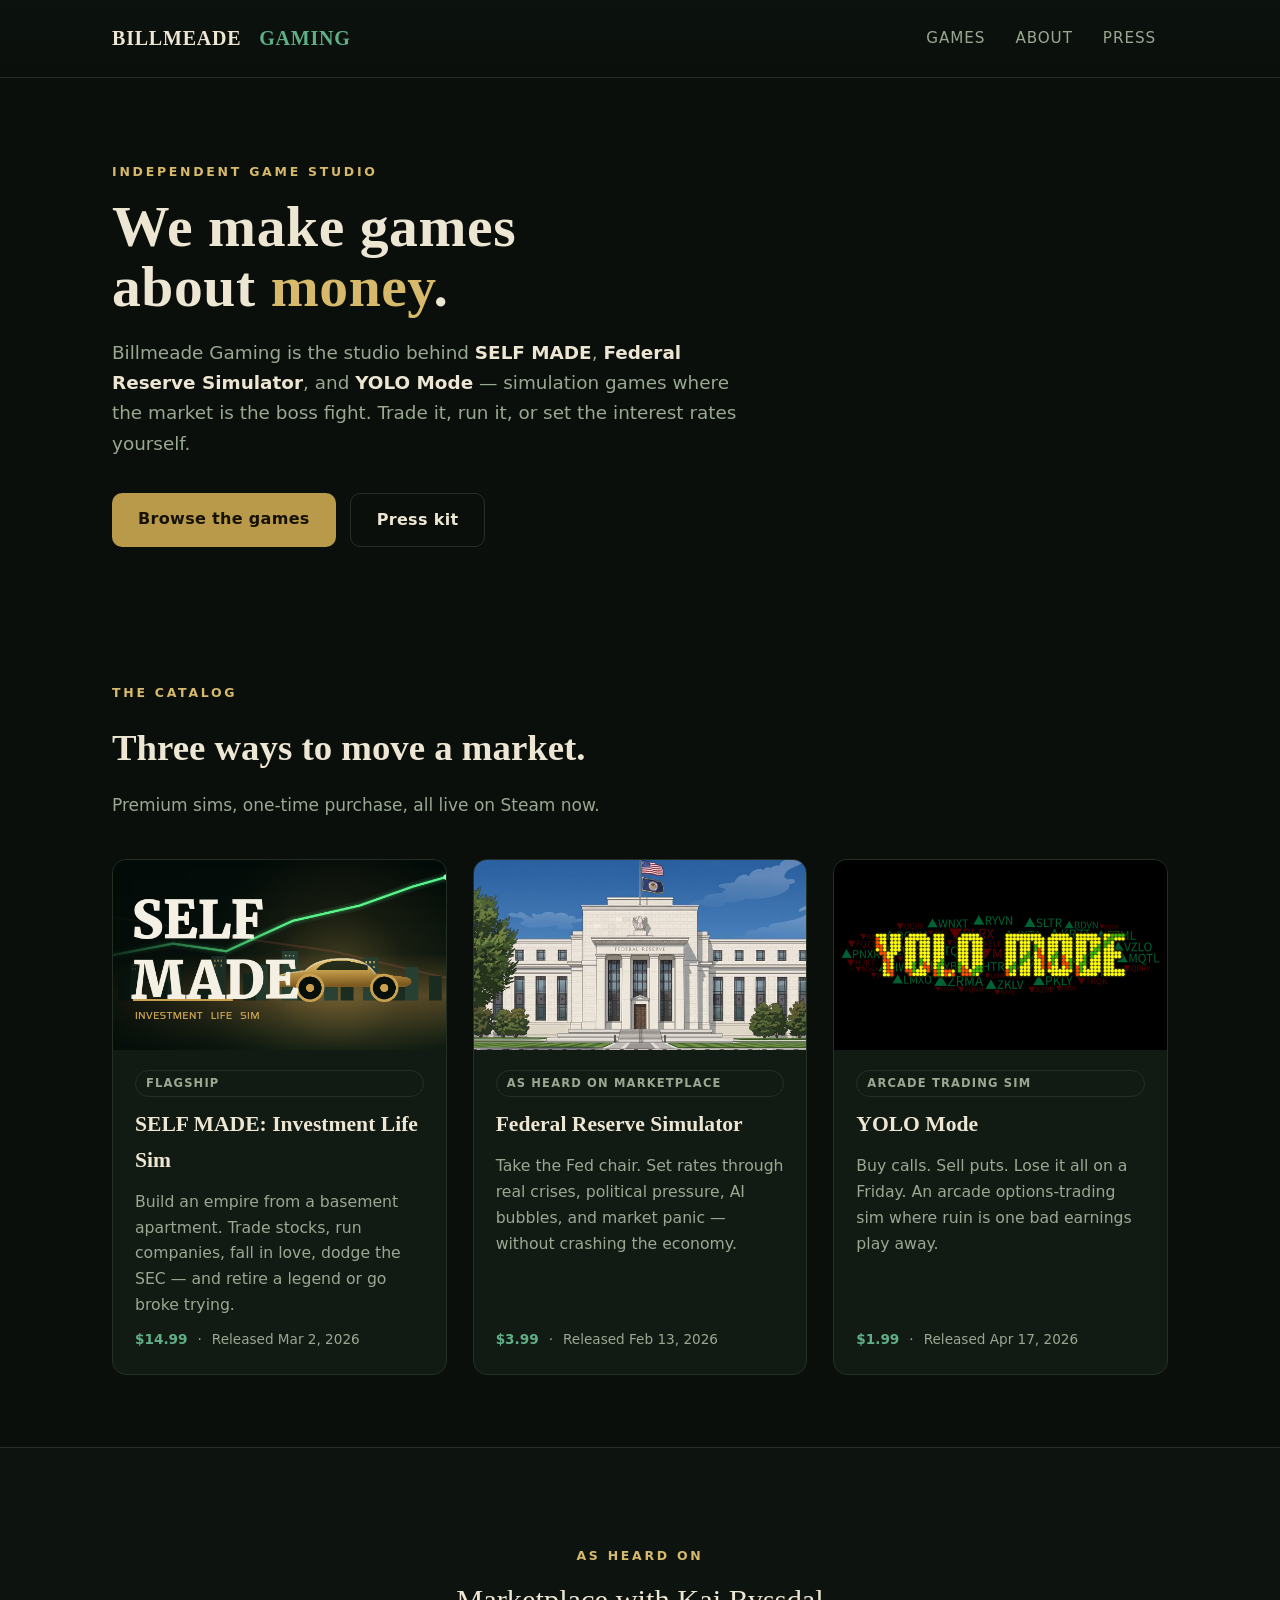
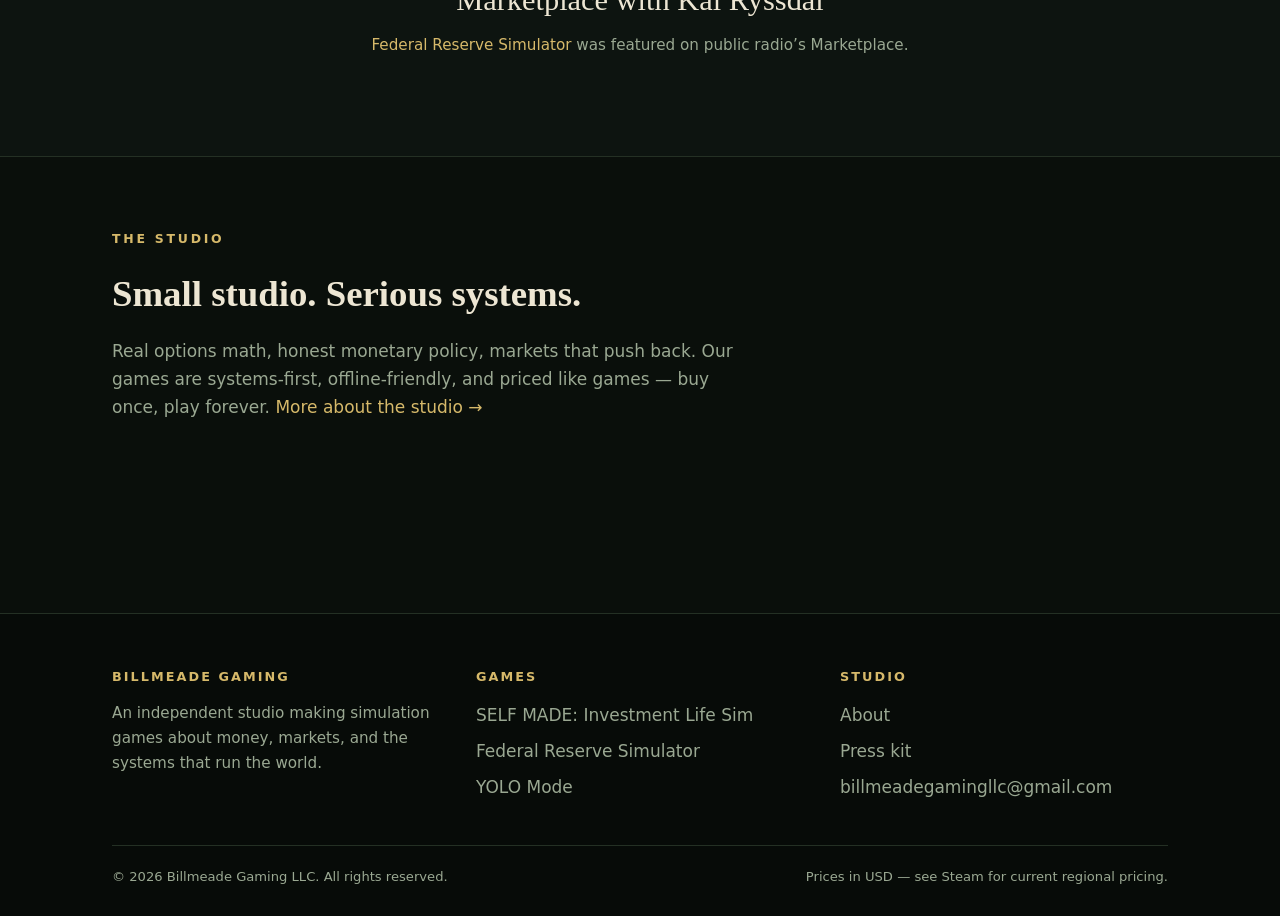
==== commit 9e74e3f7: "Remove fabricated studio branding The press kit offered a "studio banner" and chart-line "studio mar" ====
--- a/index.html
+++ b/index.html
@@ -14,7 +14,7 @@
   <meta property="og:site_name" content="Billmeade Gaming">
   <meta property="og:title" content="Billmeade Gaming — Simulation games about money, markets &amp; mayhem">
   <meta property="og:description" content="Independent studio behind SELF MADE, Federal Reserve Simulator, and YOLO Mode.">
-  <meta property="og:image" content="https://billmeadegaming.com/assets/img/brand/og-home.png">
+  <meta property="og:image" content="https://billmeadegaming.com/assets/img/self-made/capsule-616x353.png">
   <meta property="og:url" content="https://billmeadegaming.com/">
   <meta name="twitter:card" content="summary_large_image">
   <link rel="stylesheet" href="/assets/css/site.css">
@@ -24,7 +24,6 @@
     "@type": "Organization",
     "name": "Billmeade Gaming LLC",
     "url": "https://billmeadegaming.com/",
-    "logo": "https://billmeadegaming.com/assets/img/brand/icon-512.png",
     "email": "billmeadegamingllc@gmail.com",
     "description": "Independent game studio making simulation games about money, markets, and economic systems."
   }
@@ -35,7 +34,6 @@
 <header class="site-head">
   <div class="wrap">
     <a class="brand" href="/">
-      <svg class="mark" viewBox="0 0 64 64" aria-hidden="true"><rect x="2" y="2" width="60" height="60" rx="12" fill="#0c130e" stroke="#8a742f" stroke-width="2"/><polyline points="12,44 24,35 32,39 43,26 51,19" fill="none" stroke="#5fae86" stroke-width="5" stroke-linecap="round" stroke-linejoin="round"/><circle cx="51" cy="19" r="5" fill="#d6b96a"/></svg>
       BILLMEADE&nbsp;<span class="accent">GAMING</span>
     </a>
     <nav class="site-nav" aria-label="Main">
--- a/assets/css/site.css
+++ b/assets/css/site.css
@@ -63,7 +63,6 @@
   font-size: 1.25rem; letter-spacing: 0.04em;
 }
 .brand:hover { color: var(--ink); }
-.brand .mark { width: 34px; height: 34px; flex: none; }
 .brand .accent { color: var(--green); }
 .site-nav { display: flex; gap: 6px; flex-wrap: wrap; }
 .site-nav a {
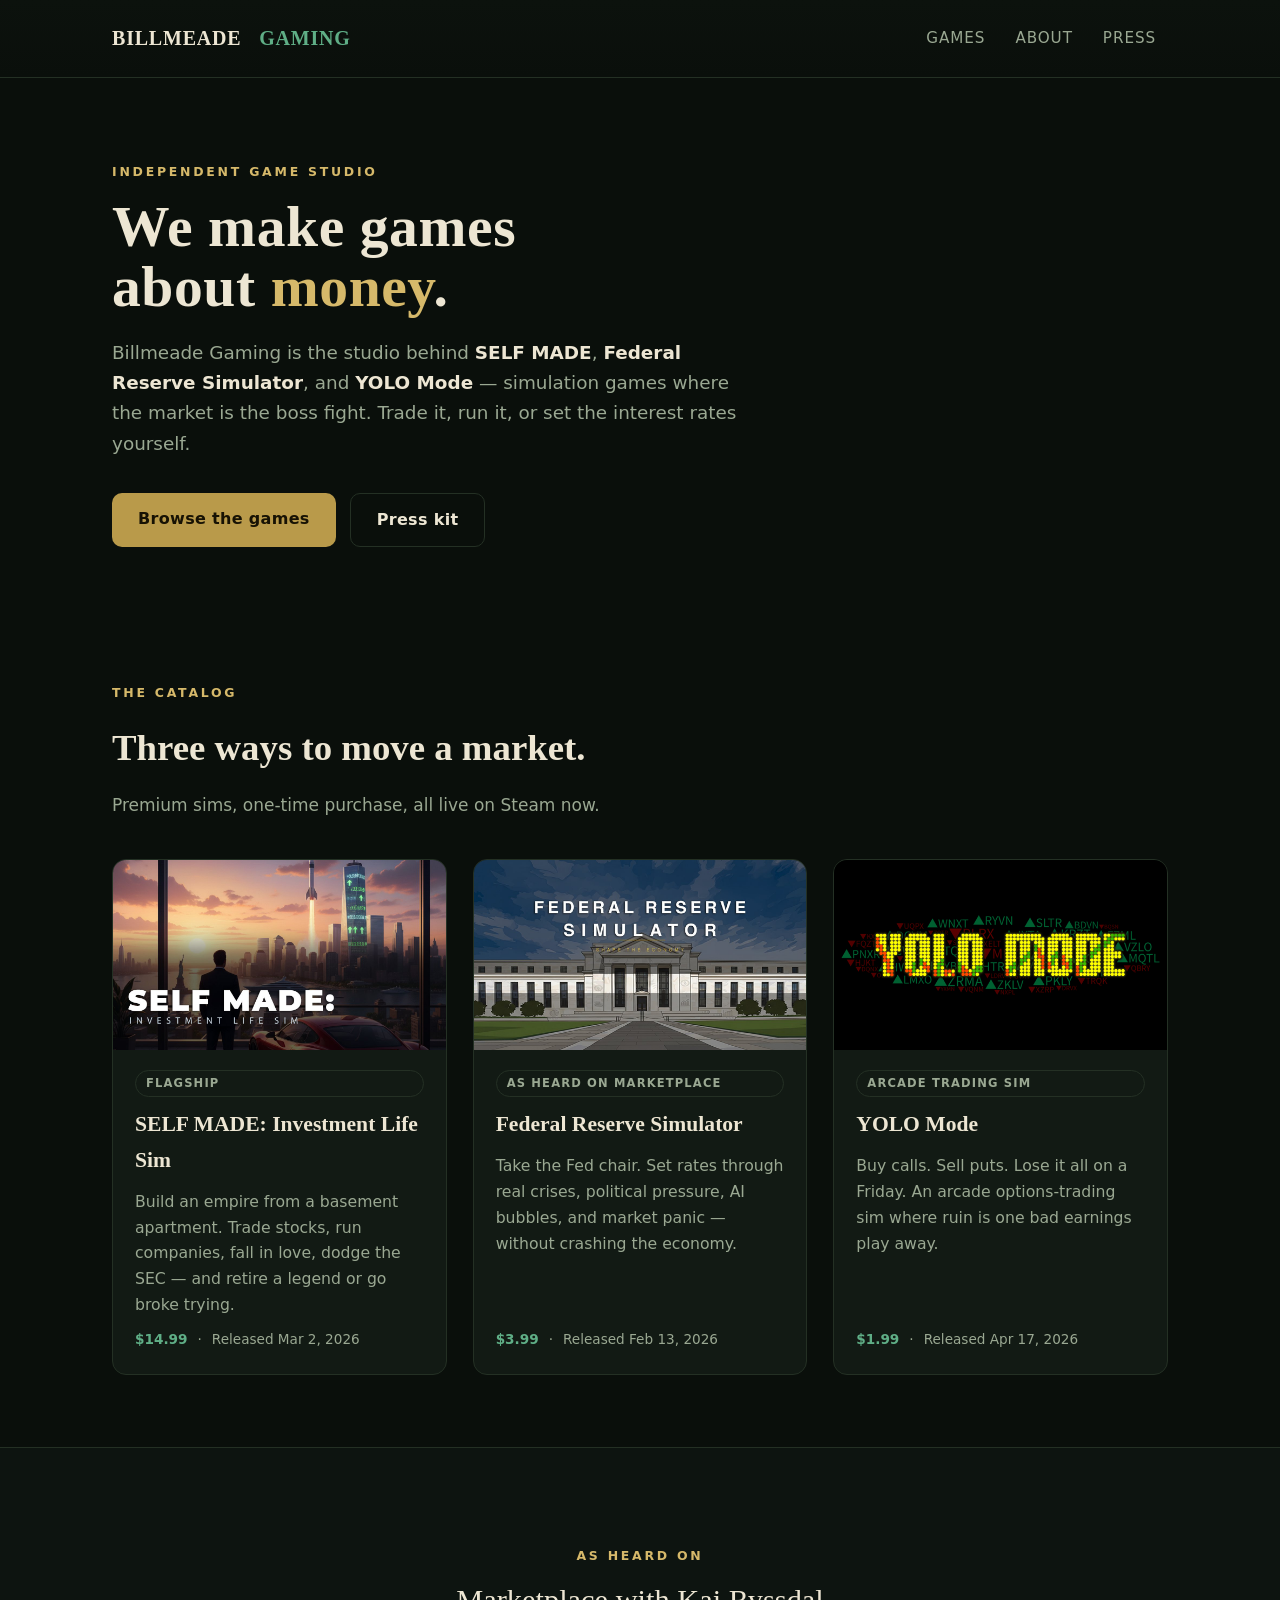
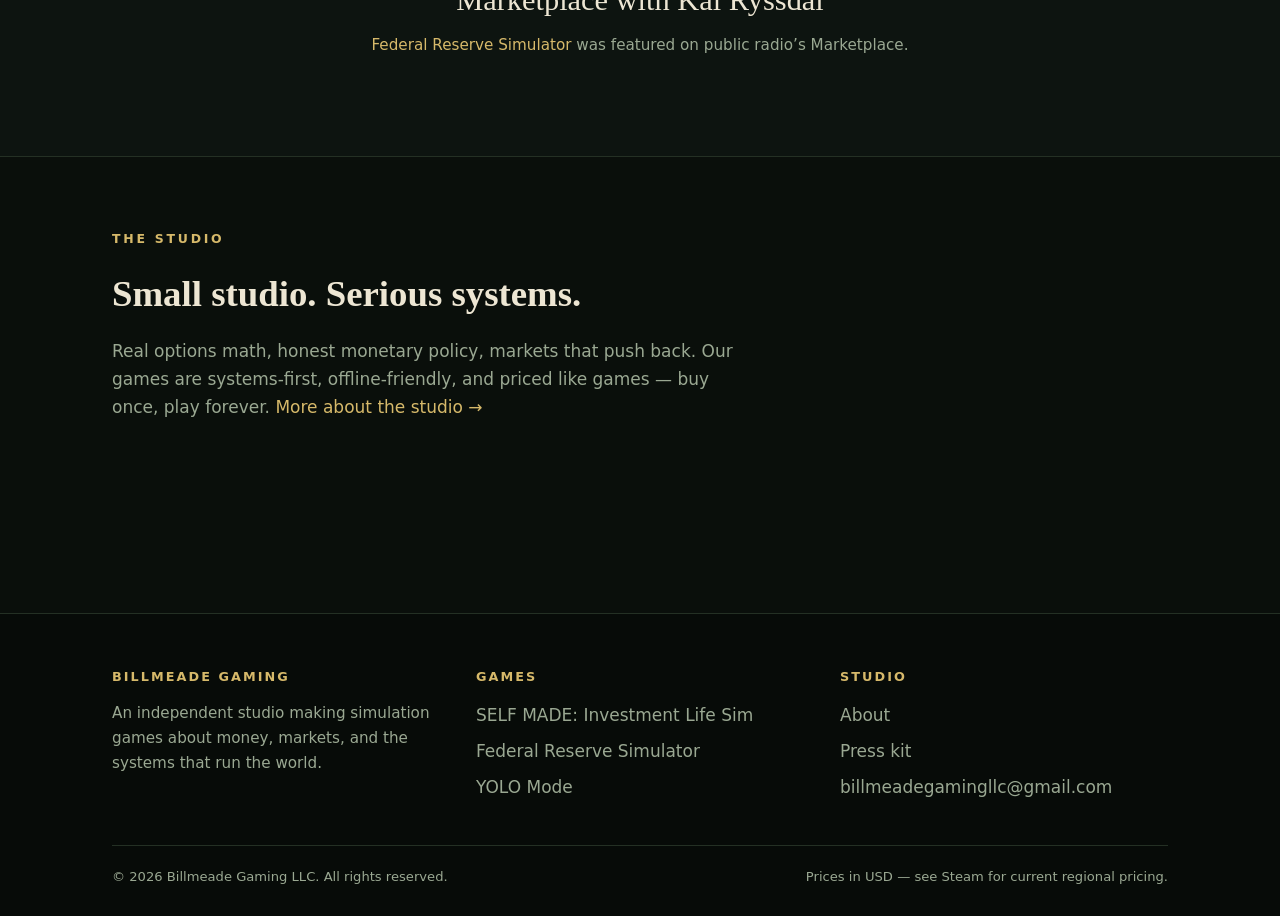
==== commit 18786ccb: "Use the real Steam capsule art for SELF MADE and FRS The SELF MADE art on the site was an old draft " ====
--- a/index.html
+++ b/index.html
@@ -14,7 +14,7 @@
   <meta property="og:site_name" content="Billmeade Gaming">
   <meta property="og:title" content="Billmeade Gaming — Simulation games about money, markets &amp; mayhem">
   <meta property="og:description" content="Independent studio behind SELF MADE, Federal Reserve Simulator, and YOLO Mode.">
-  <meta property="og:image" content="https://billmeadegaming.com/assets/img/self-made/capsule-616x353.png">
+  <meta property="og:image" content="https://billmeadegaming.com/assets/img/self-made/capsule-main.jpg">
   <meta property="og:url" content="https://billmeadegaming.com/">
   <meta name="twitter:card" content="summary_large_image">
   <link rel="stylesheet" href="/assets/css/site.css">
@@ -65,7 +65,7 @@
       <div class="games-grid">
 
         <a class="game-card" href="/games/self-made/">
-          <img src="/assets/img/self-made/capsule-616x353.png" alt="SELF MADE: Investment Life Sim key art — a gold car in front of a rising stock chart" loading="lazy">
+          <img src="/assets/img/self-made/capsule-main.jpg" alt="SELF MADE: Investment Life Sim key art — an investor at a penthouse window overlooking a city skyline at sunset" loading="lazy">
           <div class="body">
             <span class="badge">Flagship</span>
             <h3>SELF MADE: Investment Life Sim</h3>
@@ -75,7 +75,7 @@
         </a>
 
         <a class="game-card" href="/games/federal-reserve-simulator/">
-          <img src="/assets/img/federal-reserve-simulator/capsule-616x353.jpg" alt="Federal Reserve Simulator key art — the Federal Reserve building" loading="lazy">
+          <img src="/assets/img/federal-reserve-simulator/capsule-main.jpg" alt="Federal Reserve Simulator key art — the Federal Reserve building at dusk" loading="lazy">
           <div class="body">
             <span class="badge">As heard on Marketplace</span>
             <h3>Federal Reserve Simulator</h3>
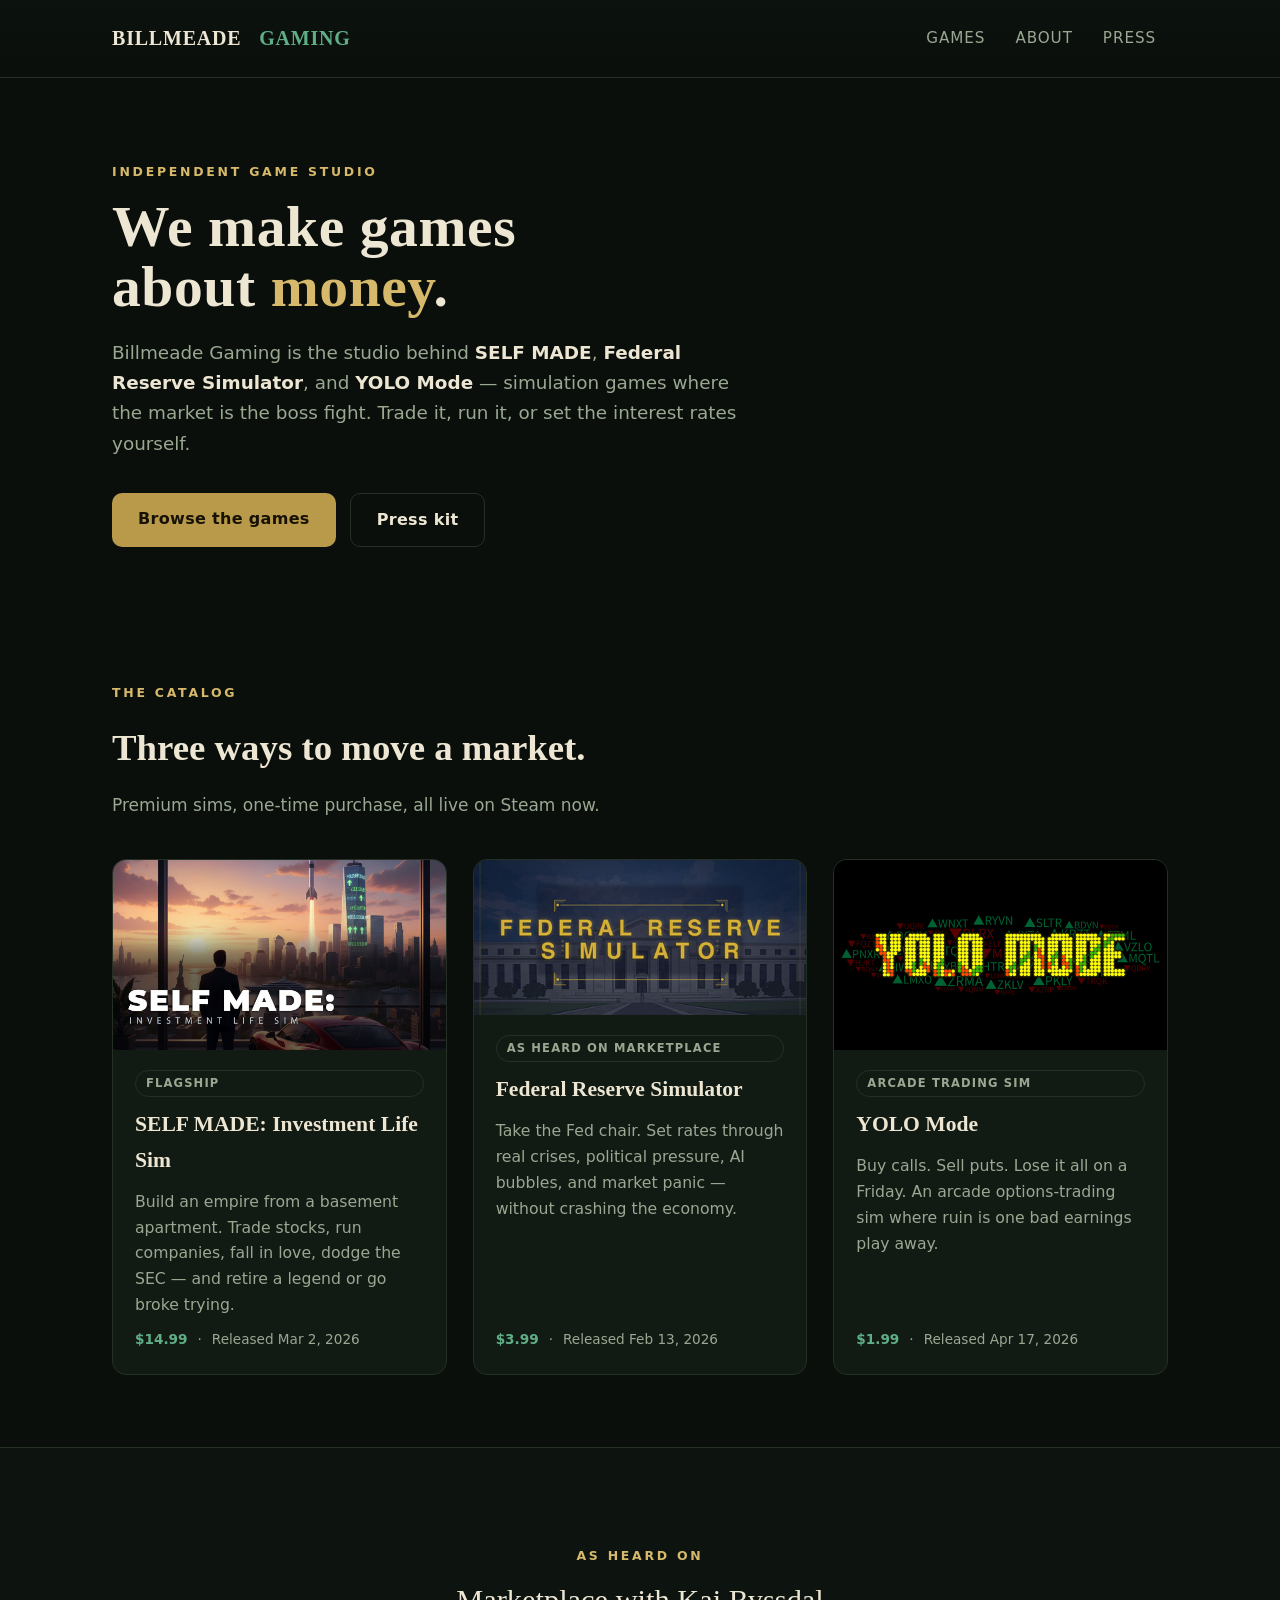
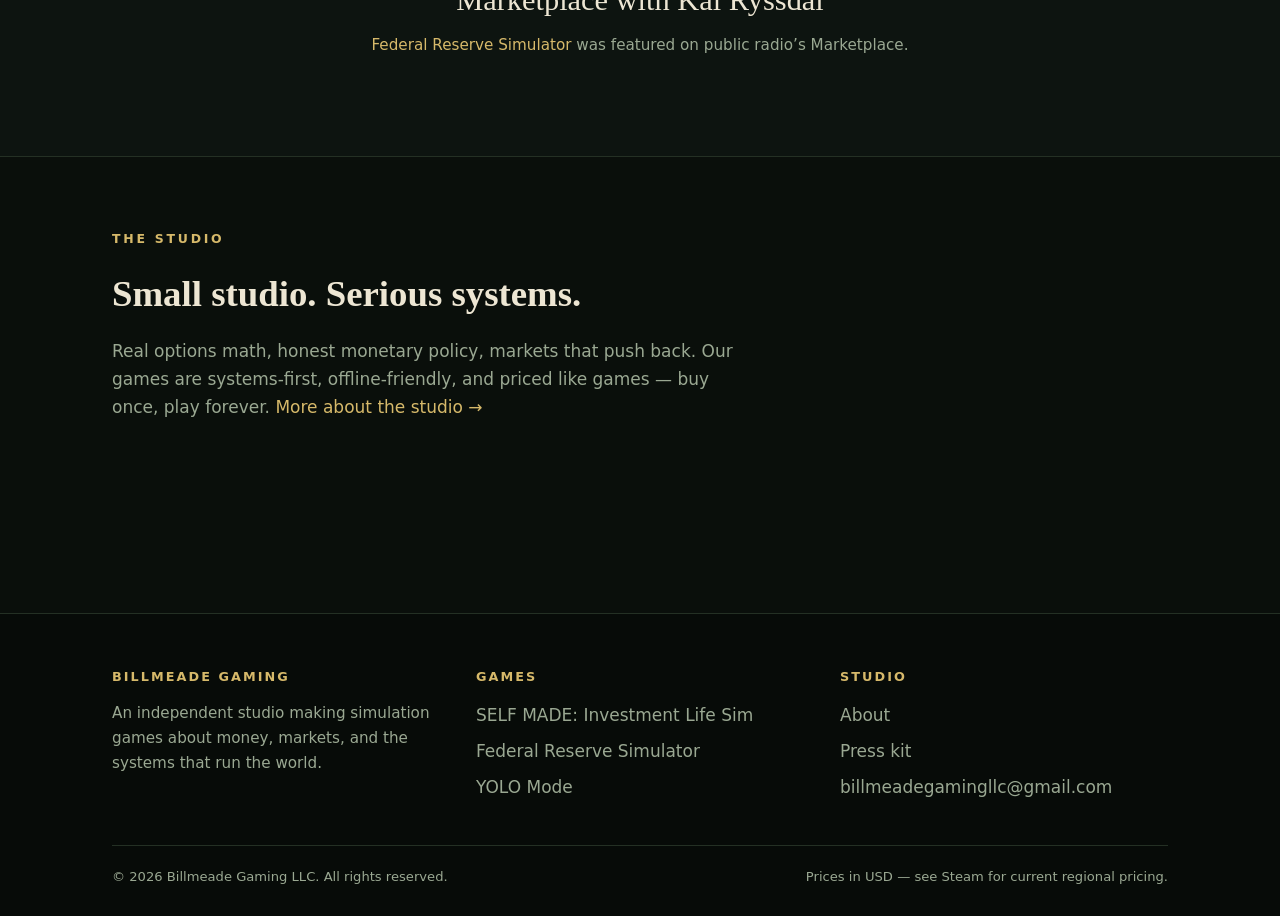
==== commit 2806ff04: "FRS: use the exact capsule from the live Steam listing The local SteamStoreAssets exports were earli" ====
--- a/index.html
+++ b/index.html
@@ -75,7 +75,7 @@
         </a>
 
         <a class="game-card" href="/games/federal-reserve-simulator/">
-          <img src="/assets/img/federal-reserve-simulator/capsule-main.jpg" alt="Federal Reserve Simulator key art — the Federal Reserve building at dusk" loading="lazy">
+          <img class="wide" src="/assets/img/federal-reserve-simulator/capsule-store.jpg" alt="Federal Reserve Simulator key art — the Federal Reserve building at dusk" loading="lazy">
           <div class="body">
             <span class="badge">As heard on Marketplace</span>
             <h3>Federal Reserve Simulator</h3>
--- a/assets/css/site.css
+++ b/assets/css/site.css
@@ -124,6 +124,7 @@
   box-shadow: 0 10px 28px rgba(0, 0, 0, 0.35); color: var(--ink);
 }
 .game-card img { aspect-ratio: 616 / 353; object-fit: cover; width: 100%; }
+.game-card img.wide { aspect-ratio: 460 / 215; }
 .game-card .body { padding: 20px 22px 24px; display: flex; flex-direction: column; gap: 10px; flex: 1; }
 .game-card h3 { font-family: var(--serif); font-size: 1.35rem; margin: 0; }
 .game-card p { margin: 0; color: var(--muted); font-size: 0.98rem; flex: 1; }
